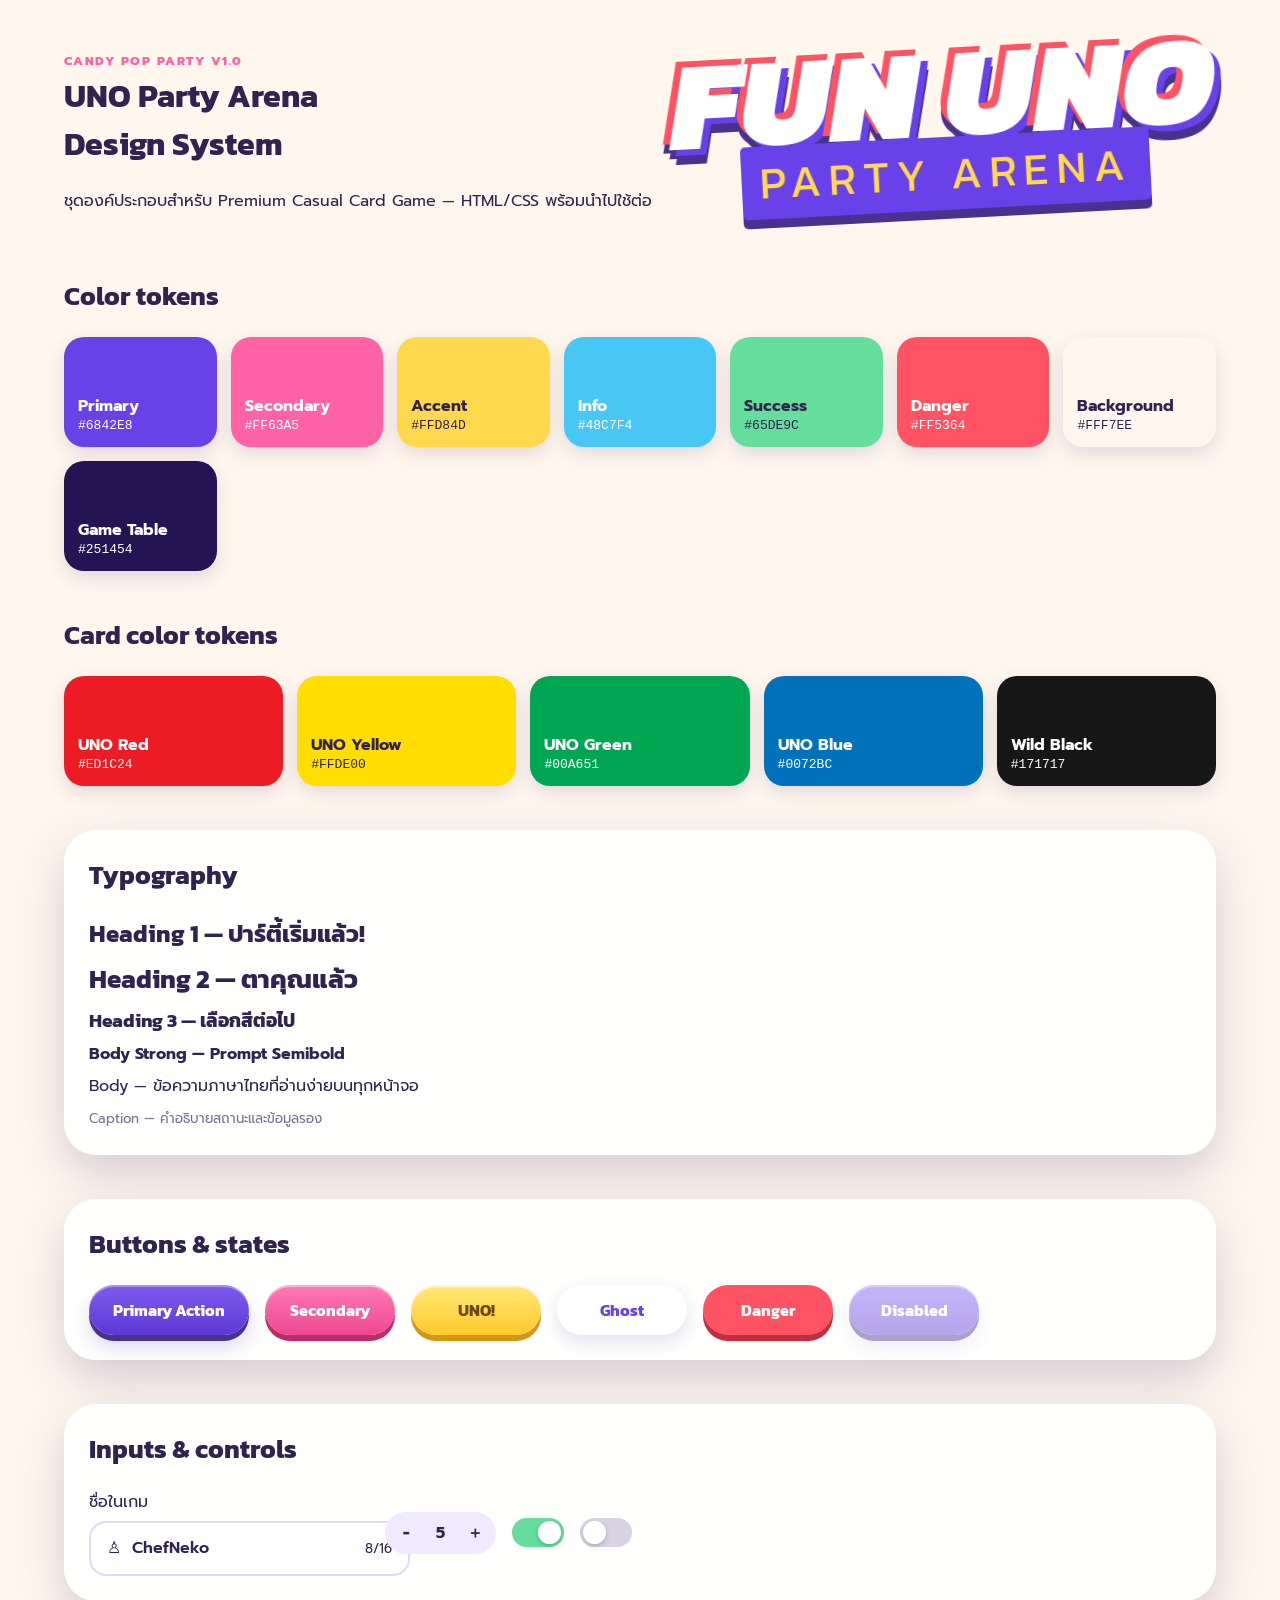
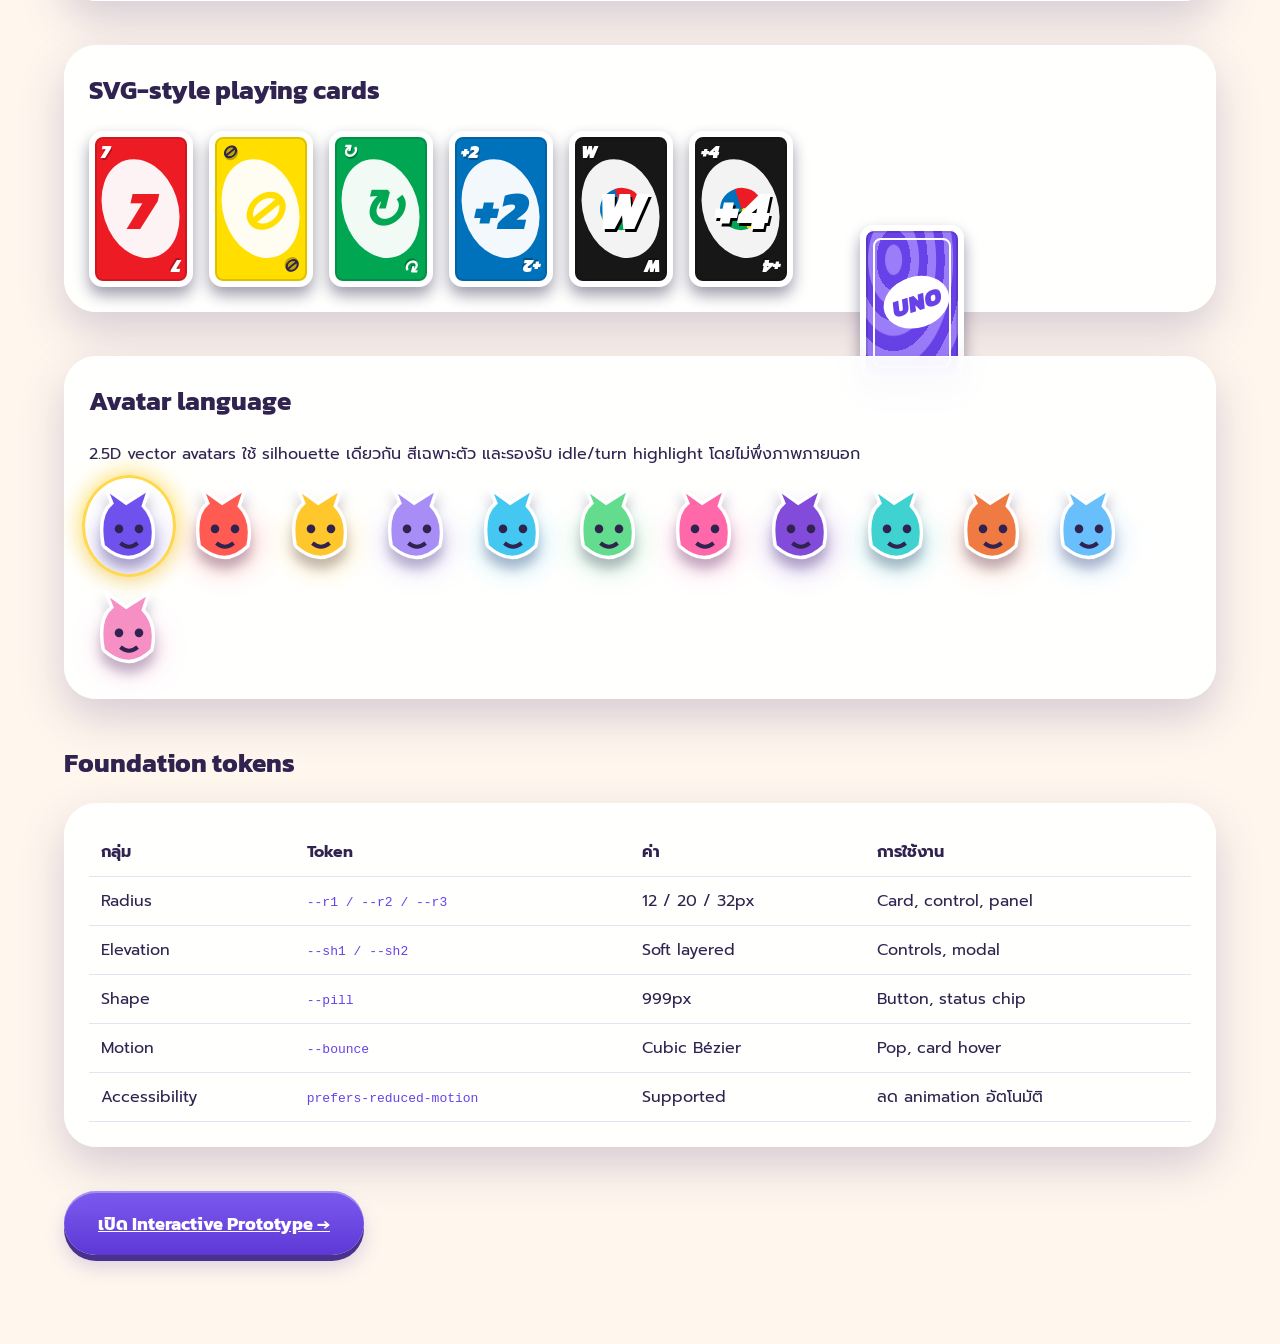
==== design-system.html @ 412ea960 "chore: init" ====
<!doctype html>
<html lang="th">
  <head>
    <meta charset="utf-8" />
    <meta name="viewport" content="width=device-width,initial-scale=1" />
    <title>UNO Party Arena — Design System</title>
    <link rel="stylesheet" href="styles.css" />
  </head>
  <body>
    <main class="design-page">
      <header class="design-head">
        <div>
          <span class="eyebrow">Candy Pop Party v1.0</span>
          <h1>UNO Party Arena<br />Design System</h1>
          <p>
            ชุดองค์ประกอบสำหรับ Premium Casual Card Game — HTML/CSS
            พร้อมนำไปใช้ต่อ
          </p>
        </div>
        <div class="logo big">
          <strong>FUN UNO</strong><span>PARTY ARENA</span>
        </div>
      </header>
      <section class="design-section">
        <h2>Color tokens</h2>
        <div class="swatches">
          <div class="swatch" style="background: var(--p)">
            <b>Primary</b><code>#6842E8</code>
          </div>
          <div class="swatch" style="background: var(--s)">
            <b>Secondary</b><code>#FF63A5</code>
          </div>
          <div class="swatch light" style="background: var(--a)">
            <b>Accent</b><code>#FFD84D</code>
          </div>
          <div class="swatch" style="background: var(--info)">
            <b>Info</b><code>#48C7F4</code>
          </div>
          <div class="swatch light" style="background: var(--ok)">
            <b>Success</b><code>#65DE9C</code>
          </div>
          <div class="swatch" style="background: var(--danger)">
            <b>Danger</b><code>#FF5364</code>
          </div>
          <div class="swatch light" style="background: var(--bg)">
            <b>Background</b><code>#FFF7EE</code>
          </div>
          <div class="swatch" style="background: var(--table)">
            <b>Game Table</b><code>#251454</code>
          </div>
        </div>
      </section>
      <section class="design-section">
        <h2>Card color tokens</h2>
        <div class="swatches">
          <div class="swatch" style="background: var(--red)">
            <b>UNO Red</b><code>#ED1C24</code>
          </div>
          <div class="swatch light" style="background: var(--yellow)">
            <b>UNO Yellow</b><code>#FFDE00</code>
          </div>
          <div class="swatch" style="background: var(--green)">
            <b>UNO Green</b><code>#00A651</code>
          </div>
          <div class="swatch" style="background: var(--blue)">
            <b>UNO Blue</b><code>#0072BC</code>
          </div>
          <div class="swatch" style="background: var(--wild)">
            <b>Wild Black</b><code>#171717</code>
          </div>
        </div>
      </section>
      <section class="design-section component-panel panel">
        <h2>Typography</h2>
        <div class="type-scale">
          <h1>Heading 1 — ปาร์ตี้เริ่มแล้ว!</h1>
          <h2>Heading 2 — ตาคุณแล้ว</h2>
          <h3>Heading 3 — เลือกสีต่อไป</h3>
          <p><b>Body Strong — Prompt Semibold</b></p>
          <p>Body — ข้อความภาษาไทยที่อ่านง่ายบนทุกหน้าจอ</p>
          <small style="color: var(--muted)"
            >Caption — คำอธิบายสถานะและข้อมูลรอง</small
          >
        </div>
      </section>
      <section class="design-section component-panel panel">
        <h2>Buttons & states</h2>
        <div class="showcase states">
          <button class="btn">Primary Action</button
          ><button class="btn secondary">Secondary</button
          ><button class="btn yellow">UNO!</button
          ><button class="btn white">Ghost</button
          ><button class="btn danger">Danger</button
          ><button class="btn" disabled>Disabled</button>
        </div>
      </section>
      <section class="design-section component-panel panel">
        <h2>Inputs & controls</h2>
        <div class="showcase">
          <label class="field" style="width: 280px"
            >ชื่อในเกม
            <div class="input">
              <span>♙</span><input value="ChefNeko" /><small>8/16</small>
            </div></label
          >
          <div class="stepper">
            <button>−</button><strong>5</strong><button>＋</button>
          </div>
          <button class="toggle on"><i></i></button
          ><button class="toggle"><i></i></button>
        </div>
      </section>
      <section class="design-section component-panel panel">
        <h2>SVG-style playing cards</h2>
        <div class="showcase" id="cards"></div>
      </section>
      <section class="design-section component-panel panel">
        <h2>Avatar language</h2>
        <p>
          2.5D vector avatars ใช้ silhouette เดียวกัน สีเฉพาะตัว และรองรับ
          idle/turn highlight โดยไม่พึ่งภาพภายนอก
        </p>
        <div class="showcase" id="avatars"></div>
      </section>
      <section class="design-section">
        <h2>Foundation tokens</h2>
        <div class="panel component-panel">
          <table class="token-table">
            <thead>
              <tr>
                <th>กลุ่ม</th>
                <th>Token</th>
                <th>ค่า</th>
                <th>การใช้งาน</th>
              </tr>
            </thead>
            <tbody>
              <tr>
                <td>Radius</td>
                <td><code>--r1 / --r2 / --r3</code></td>
                <td>12 / 20 / 32px</td>
                <td>Card, control, panel</td>
              </tr>
              <tr>
                <td>Elevation</td>
                <td><code>--sh1 / --sh2</code></td>
                <td>Soft layered</td>
                <td>Controls, modal</td>
              </tr>
              <tr>
                <td>Shape</td>
                <td><code>--pill</code></td>
                <td>999px</td>
                <td>Button, status chip</td>
              </tr>
              <tr>
                <td>Motion</td>
                <td><code>--bounce</code></td>
                <td>Cubic Bézier</td>
                <td>Pop, card hover</td>
              </tr>
              <tr>
                <td>Accessibility</td>
                <td><code>prefers-reduced-motion</code></td>
                <td>Supported</td>
                <td>ลด animation อัตโนมัติ</td>
              </tr>
            </tbody>
          </table>
        </div>
      </section>
      <footer class="design-section">
        <a class="btn lg" href="prototype.html">เปิด Interactive Prototype →</a>
      </footer>
    </main>
    <script>
      const av = [
        ['#6f52ed', 'แมวนินจา'],
        ['#ff5b52', 'มังกรไฟ'],
        ['#ffc72c', 'จิ้งจอกสายฟ้า'],
        ['#a88df7', 'ผีน้อย'],
        ['#44c8f2', 'นักสำรวจ'],
        ['#64dc8e', 'ไดโนพังก์'],
        ['#ff69aa', 'สไลม์'],
        ['#824bd9', 'จอมเวท'],
        ['#3fd2d0', 'โรบอท'],
        ['#ef7b43', 'โจรสลัด'],
        ['#69bffc', 'หมาป่า'],
        ['#f58fc4', 'กระต่าย'],
      ];
      document.querySelector('#avatars').innerHTML = av
        .map(
          (a, i) =>
            `<div title="${a[1]}" class="avatar ${i === 0 ? 'turn' : ''}" style="--av:${a[0]}"><svg viewBox="0 0 28 30"><path d="M5 22Q3 11 8 7L6 2l7 5 8-5-2 6q5 5 3 14Q14 30 5 22" fill="${a[0]}" stroke="#fff" stroke-width="1.2"/><circle cx="10.5" cy="16" r="1.5" fill="#30234f"/><circle cx="17.5" cy="16" r="1.5" fill="#30234f"/><path d="M11 21q3 2.5 6 0" fill="none" stroke="#30234f" stroke-width="1.4"/></svg></div>`
        )
        .join('');
      const cs = [
        ['red', '7'],
        ['yellow', '⊘'],
        ['green', '↻'],
        ['blue', '+2'],
        ['wild', 'W'],
        ['wild', '+4'],
      ];
      document.querySelector('#cards').innerHTML =
        cs
          .map(
            (c) =>
              `<div class="card ${c[0]}"><span class="corner">${c[1]}</span><div class="face"><b>${c[1]}</b></div><span class="corner bottom">${c[1]}</span></div>`
          )
          .join('') +
        '<div class="card back"><div class="face"><b>UNO</b></div></div>';
    </script>
  </body>
</html>
---- styles.css ----
@import url('https://fonts.googleapis.com/css2?family=Kanit:wght@400;500;600;700;800;900&family=Prompt:wght@400;500;600;700&display=swap');
:root{--p:#6842e8;--pl:#9b80f5;--pd:#49318e;--s:#ff63a5;--a:#ffd84d;--info:#48c7f4;--ok:#65de9c;--danger:#ff5364;--bg:#fff7ee;--surface:#fff;--sp:#f0e9ff;--text:#30234f;--muted:#796f96;--table:#251454;--red:#ed1c24;--yellow:#ffde00;--green:#00a651;--blue:#0072bc;--wild:#171717;--r1:12px;--r2:20px;--r3:32px;--pill:999px;--sh1:0 7px 18px #39217024;--sh2:0 18px 45px #39217035;--bounce:cubic-bezier(.2,.9,.35,1.25)}
*{box-sizing:border-box}html,body{margin:0;min-height:100%;font-family:Prompt,sans-serif;color:var(--text);background:var(--bg)}button,input,select{font:inherit;color:inherit}button{cursor:pointer}button:focus-visible,input:focus-visible{outline:3px solid var(--a);outline-offset:3px}h1,h2,h3,p{margin-top:0}h1,h2,h3,.btn,.logo{font-family:Kanit,sans-serif}.hidden{display:none!important}.app{min-height:100vh;overflow:hidden;background:radial-gradient(circle at 10% 10%,#fff 0 3%,transparent 3.2%),linear-gradient(145deg,#fffaf4,#f7efff 58%,#e9f8ff)}.screen{display:none;min-height:100vh;padding:94px clamp(18px,5vw,68px) 36px;animation:screenIn .32s ease}.screen.active{display:block}.screen--center.active{display:grid;place-items:center}.topbar{position:fixed;z-index:100;inset:0 0 auto;height:72px;display:flex;justify-content:space-between;align-items:center;padding:10px clamp(18px,4vw,54px);pointer-events:none}.topbar>*{pointer-events:auto}.top-actions{display:flex;gap:8px}.icon{border:0;background:#ffffffc9;box-shadow:var(--sh1);width:44px;height:44px;border-radius:50%;display:grid;place-items:center;font-size:1.1rem}.brand{border:0;background:none}.logo{display:inline-grid;place-items:center;filter:drop-shadow(0 4px 0 var(--pd));transform:rotate(-3deg);color:#fff}.logo strong{font-size:2.15rem;font-weight:900;font-style:italic;line-height:.72;text-shadow:-2px -2px 0 var(--danger),2px 2px 0 var(--p)}.logo span{font-size:.7rem;letter-spacing:.16em;background:var(--p);color:var(--a);padding:2px 7px;border-radius:5px}.logo small{font-size:.34rem;letter-spacing:.25em}.logo.big{filter:drop-shadow(0 9px 0 var(--pd))}.logo.big strong{font-size:clamp(5rem,12vw,8rem);text-shadow:-6px -6px 0 var(--danger),6px 6px 0 var(--p)}.logo.big span{font-size:clamp(1.5rem,4vw,2.8rem);padding:3px 18px}.logo.big small{font-size:.8rem}.btn{border:0;border-radius:var(--pill);min-height:50px;padding:0 24px;display:inline-flex;align-items:center;justify-content:center;gap:9px;font-weight:700;color:#fff;background:linear-gradient(#7d5bf0,#5e38d5);box-shadow:inset 0 2px #ffffff55,0 6px 0 var(--pd),0 12px 20px #5532a933;transition:.17s}.btn:hover{transform:translateY(-3px);filter:saturate(1.15)}.btn:active{transform:translateY(3px);box-shadow:0 2px 0 var(--pd)}.btn:disabled{opacity:.45;cursor:not-allowed;transform:none}.btn.secondary{background:linear-gradient(#ff7ab5,#ed488f);box-shadow:inset 0 2px #fff6,0 6px 0 #b92d6b}.btn.yellow{background:linear-gradient(#ffe977,#ffc92d);color:#694813;box-shadow:inset 0 2px #fff9,0 6px 0 #d39618}.btn.white{background:#fff;color:var(--p);box-shadow:var(--sh1)}.btn.danger{background:var(--danger);box-shadow:0 6px 0 #be3040}.btn.lg{min-height:64px;font-size:1.13rem;padding:0 34px}.panel{background:#ffffffed;border:1px solid #fff;border-radius:var(--r3);box-shadow:var(--sh2);backdrop-filter:blur(14px)}.back{position:absolute;top:94px;left:clamp(18px,4vw,54px);border:0;background:none;color:var(--muted);font-weight:600}.title{text-align:center}.title .eyebrow,.eyebrow{color:var(--s);font-weight:800;font-size:.77rem;text-transform:uppercase;letter-spacing:.12em}.title h1{font-size:clamp(2.2rem,5vw,3.5rem);line-height:1;margin:8px 0}.title p{color:var(--muted)}
.home{position:relative;background:radial-gradient(circle at 50% 52%,#ffd84d55,transparent 24%),linear-gradient(#ad8bff,#6a43dd 45%,#37197f);color:#fff}.home .hero{text-align:center;z-index:2}.hero p{opacity:.85}.hero-cast{height:190px;display:flex;align-items:end;justify-content:center;gap:clamp(8px,4vw,45px)}.hero-cast .avatar:first-child{transform:rotate(-8deg) translateY(22px)}.hero-cast .avatar:last-child{transform:rotate(8deg) translateY(22px)}.hero-actions{display:flex;justify-content:center;gap:18px}.float-shape{position:absolute;border-radius:50%;background:#ffffff17;animation:float 4s ease-in-out infinite}.fs1{width:150px;height:150px;left:4%;top:15%}.fs2{width:60px;height:60px;right:9%;top:24%;animation-delay:-2s}.fs3{width:240px;height:240px;right:-80px;bottom:-60px}.mock-note{font-size:.75rem;color:var(--muted);text-align:center}.home .mock-note{color:#ffffffa8;margin-top:24px}.avatar{--av:#6842e8;width:80px;height:88px;position:relative;display:grid;place-items:center;flex:none}.avatar.lg{width:140px;height:155px}.avatar.xl{width:180px;height:196px}.avatar:before{content:'';position:absolute;width:72%;height:55%;bottom:3%;background:var(--av);filter:blur(15px);opacity:.4;border-radius:50%}.avatar svg{width:100%;height:100%;position:relative;filter:drop-shadow(0 10px 6px #24154b44)}.avatar.turn:after{content:'';position:absolute;inset:-7px;border:3px solid var(--a);border-radius:50%;box-shadow:0 0 25px var(--a);animation:pulse 1.2s infinite}.portrait{max-width:850px;margin:auto;padding-top:125px}.avatar-stage{height:240px;display:grid;place-items:center;position:relative}.avatar-stage:before{content:'';position:absolute;width:240px;height:240px;border-radius:50%;background:repeating-conic-gradient(#ffd84d44 0 12deg,transparent 12deg 24deg);animation:spin 25s linear infinite}.avatar-stage h2{position:absolute;bottom:0;background:#fff;padding:7px 18px;border-radius:var(--pill);box-shadow:var(--sh1);font-size:1rem}.field{display:grid;gap:7px}.field label{font-weight:700;font-size:.85rem}.input{height:55px;border:2px solid #e3d9f3;border-radius:17px;background:#fff;display:flex;align-items:center;padding:0 16px;gap:9px}.input:focus-within{border-color:var(--p)}.input input{border:0;outline:0;min-width:0;flex:1;background:transparent;font-weight:600}.avatar-grid{display:grid;grid-template-columns:repeat(6,1fr);gap:9px;margin:18px 0}.avatar-grid button{height:77px;border:2px solid transparent;border-radius:18px;background:#fff;box-shadow:var(--sh1);display:grid;place-items:center}.avatar-grid button.selected{border-color:var(--p);background:var(--sp);transform:translateY(-3px)}.avatar-grid .avatar{width:53px;height:58px}.footer-actions{display:flex;justify-content:space-between;gap:15px}.form-card{padding:25px;margin:22px 0;display:grid}.row{min-height:66px;border-bottom:1px solid #eee8f6;display:flex;align-items:center;justify-content:space-between;gap:18px}.row:last-child{border:0}.row b,.row small{display:block}.row small{color:var(--muted);font-size:.72rem}.stepper{display:flex;align-items:center;background:var(--sp);padding:4px;border-radius:var(--pill)}.stepper button{width:34px;height:34px;border:0;border-radius:50%;background:transparent;font-weight:800}.stepper strong{width:35px;text-align:center}.toggle{width:52px;height:29px;padding:3px;border:0;border-radius:var(--pill);background:#d9d2e5}.toggle i{display:block;width:23px;height:23px;border-radius:50%;background:#fff;box-shadow:0 2px 5px #0003;transition:.2s}.toggle.on{background:var(--ok)}.toggle.on i{transform:translateX(23px)}.create .btn.lg{width:100%}.join-box{text-align:center;max-width:560px}.join-cast{display:flex;align-items:center;justify-content:center;gap:20px;margin-bottom:20px}.join-cast span{font-size:3rem;color:var(--s)}.code-input{display:flex;justify-content:center;gap:12px;margin:25px 0;position:relative}.code-input span{width:66px;height:78px;border:2px solid #ded3ef;background:#fff;border-radius:18px;display:grid;place-items:center;font:800 2.2rem Kanit;color:var(--p);box-shadow:var(--sh1)}.code-input input{position:absolute;opacity:0;inset:0}.join-box>.btn{width:min(100%,400px)}
.lobby{max-width:1250px;margin:auto}.lobby-head{display:flex;justify-content:space-between;align-items:end;margin:25px 0}.lobby-head h1{font-size:2.6rem;margin:5px 0}.lobby-head p{color:var(--muted)}.room-code{color:var(--p);font-size:1.2rem;letter-spacing:.18em;font-weight:800}.lobby-table{height:370px;position:relative;padding:30px;background:linear-gradient(145deg,#452986,#201147);overflow:hidden}.lobby-table:before{content:'';position:absolute;inset:38px 10%;border:3px solid #ffffff18;border-radius:50%}.table-center-label{position:absolute;left:50%;top:50%;transform:translate(-50%,-50%);color:#fff;text-align:center}.table-center-label strong{display:block;font:800 2rem Kanit}.seats{position:relative;z-index:2;display:grid;grid-template-columns:repeat(3,1fr);align-content:space-between;gap:88px 15%;height:100%}.person{min-width:190px;display:flex;align-items:center;gap:9px;background:#fff;border-radius:19px;padding:7px 10px;box-shadow:var(--sh1);position:relative}.person .avatar{width:58px;height:64px}.person-info{min-width:0;flex:1}.person-info b,.person-info small{display:block;white-space:nowrap;overflow:hidden;text-overflow:ellipsis}.person-info small{font-size:.65rem;color:var(--muted)}.person-actions{display:grid;gap:4px}.person-actions button{border:0;background:var(--sp);color:var(--p);border-radius:8px;width:29px;height:27px}.spectator{margin-top:22px}.spectator header{display:flex;justify-content:space-between;align-items:center}.spectator h2{font-size:1.1rem;margin:0}.spectator-list{display:flex;gap:12px;overflow:auto;padding:14px 2px}.spectator-list .person{min-width:220px}.lobby-foot{display:flex;justify-content:space-between;align-items:center;margin-top:22px;color:var(--muted);font-size:.75rem}
.card{--c:var(--wild);width:104px;aspect-ratio:2/3;position:relative;border:6px solid #fff;border-radius:14px;background:var(--c);color:#fff;box-shadow:0 8px 15px #12072f66,inset 0 0 0 2px #0002;overflow:hidden;flex:none}.card.red{--c:var(--red)}.card.yellow{--c:var(--yellow);color:var(--text)}.card.green{--c:var(--green)}.card.blue{--c:var(--blue)}.card.wild{--c:var(--wild)}.card:before{content:'';position:absolute;width:82%;height:70%;left:9%;top:15%;border-radius:50%;background:#fffffff2;transform:rotate(-18deg)}.card .corner{position:absolute;z-index:2;left:6px;top:1px;font:900 1.15rem Kanit;font-style:italic;text-shadow:1px 2px #0004}.card .corner.bottom{left:auto;top:auto;right:6px;bottom:1px;transform:rotate(180deg)}.card .face{position:absolute;z-index:1;inset:18%;display:grid;place-items:center;transform:rotate(-18deg)}.card .face b{font:900 3.4rem Kanit;font-style:italic;color:var(--c);transform:rotate(18deg)}.card.wild .face b{z-index:2;color:#fff;text-shadow:2px 3px #000}.card.wild .face:before{content:'';position:absolute;width:72%;aspect-ratio:1;border-radius:50%;background:conic-gradient(var(--red) 0 25%,var(--yellow) 0 50%,var(--green) 0 75%,var(--blue) 0)}.card.back{background:repeating-radial-gradient(ellipse at 30% 20%,#9c7df9 0 8px,#6842e8 9px 17px)}.card.back:before{inset:7px;width:auto;height:auto;border:2px solid #fff;background:none;transform:none;border-radius:8px}.card.back .face b{color:var(--p);font-size:1.5rem;background:#fff;padding:8px;border-radius:50%;transform:rotate(0)}.card.small{width:62px;border-width:4px;border-radius:9px}.card.small .face b{font-size:2rem}.card.small .corner{font-size:.72rem}.game{position:relative;height:100vh;min-height:620px;padding:0;background:radial-gradient(circle at 50% 10%,#7954e3,#2c1761 67%,#14082f);color:#fff;overflow:hidden}.game-hud{position:absolute;z-index:20;inset:8px 22px auto;display:flex;justify-content:space-between;align-items:center}.turn-pill{background:#ffffff17;border:1px solid #ffffff22;backdrop-filter:blur(10px);border-radius:var(--pill);padding:7px 15px;font-size:.72rem}.table{position:absolute;inset:8% 4% 18%;border-radius:50%;background:linear-gradient(150deg,#d09aff,#6842e8 35%,#32166f 75%);box-shadow:0 34px 0 #12082c,0 48px 50px #08021ba8,inset 0 7px #e5caff}.felt{position:absolute;inset:4%;border-radius:50%;background:radial-gradient(ellipse at 45% 40%,#54329b,#251454 68%);box-shadow:inset 0 0 55px #0c0327}.felt:after{content:'';position:absolute;inset:0;border-radius:inherit;background-image:radial-gradient(#fff 1px,transparent 1px);background-size:18px 18px;opacity:.09}.opponents{position:absolute;z-index:5;inset:0}.opponent{position:absolute;transform:translate(-50%,-50%);display:grid;place-items:center}.opponent .avatar{width:65px;height:72px}.op-label{background:#15092fd9;border:1px solid #ffffff22;border-radius:var(--pill);padding:4px 11px;font-size:.66rem;white-space:nowrap}.opponent.current .op-label{background:var(--a);color:var(--text);box-shadow:0 0 20px var(--a)}.mini-cards{position:absolute;left:57px;top:12px;display:flex}.mini-cards .card{width:28px;border-width:2px;border-radius:4px;margin-left:-21px}.center-piles{position:absolute;z-index:6;left:50%;top:50%;transform:translate(-50%,-50%);display:flex;gap:28px}.pile{text-align:center}.pile .card{width:83px}.pile small{display:block;opacity:.6;margin-top:6px}.color-now{position:absolute;z-index:7;left:50%;top:69%;transform:translateX(-50%);background:#12082dcc;border-radius:var(--pill);padding:6px 11px;font-size:.62rem}.color-now i{display:inline-block;width:9px;height:9px;border-radius:50%;background:var(--tone);margin-right:6px}.local-dock{position:absolute;z-index:10;inset:auto 0 0;height:28%;background:linear-gradient(transparent,#1e0e47 55%,#100527);display:flex;align-items:end;justify-content:center;padding-bottom:15px}.local-user{position:absolute;left:2%;bottom:25px;display:flex;align-items:center;gap:8px}.local-user .avatar{width:65px;height:72px}.local-user b,.local-user small{display:block}.local-user small{font-size:.65rem;color:var(--a)}.hand{height:180px;display:flex;align-items:end;justify-content:center;max-width:63vw}.hand .card{margin-left:clamp(-39px,-2.5vw,-20px);transform:translateY(var(--lift,0)) rotate(var(--rot,0deg));transform-origin:bottom;transition:.18s var(--bounce);cursor:pointer}.hand .card:first-child{margin-left:0}.hand .card.playable{box-shadow:0 0 0 3px var(--a),0 0 22px var(--a),0 8px 15px #0008}.hand .card.playable:hover{transform:translateY(-22px) rotate(0) scale(1.06);z-index:99!important}.hand .card.invalid{animation:shake .35s}.game-actions{position:absolute;right:2%;bottom:24px;display:grid;gap:11px}.game-actions .btn{min-width:116px}.overlay{position:fixed;z-index:300;inset:0;background:#190b3bd8;backdrop-filter:blur(9px);display:grid;place-items:center;padding:20px}.modal{width:min(540px,100%);max-height:90vh;overflow:auto;background:#fff;color:var(--text);border-radius:30px;padding:25px;box-shadow:var(--sh2);animation:pop .3s var(--bounce)}.modal-head{display:flex;justify-content:space-between;align-items:center}.modal-head h2{margin:0}.close{border:0;background:var(--sp);width:38px;height:38px;border-radius:50%}.wild-picker{text-align:center}.wild-options{display:grid;grid-template-columns:1fr 1fr;gap:12px;margin-top:20px}.wild-options button{height:78px;border:0;border-radius:19px;background:color-mix(in srgb,var(--tone),white 82%);font-weight:700}.wild-options i{display:inline-block;width:31px;height:31px;border-radius:50%;vertical-align:middle;margin-right:7px;background:var(--tone);box-shadow:inset 0 3px #fff7}.c-red{--tone:var(--red)}.c-yellow{--tone:var(--yellow)}.c-green{--tone:var(--green)}.c-blue{--tone:var(--blue)}.uno-burst{position:fixed;z-index:400;left:50%;top:43%;transform:translate(-50%,-50%);font:italic 900 clamp(6rem,18vw,13rem) Kanit;text-shadow:-8px -8px var(--danger),8px 8px var(--p),0 18px 30px #0009;animation:uno .8s var(--bounce)}.toast{position:fixed;z-index:500;left:50%;bottom:28%;transform:translateX(-50%);padding:10px 18px;border-radius:var(--pill);background:var(--danger);color:#fff;font-weight:700}.result{text-align:center;position:relative;background:radial-gradient(circle at 50% 24%,#fff4a8,#fff7ee 43%,#efe3ff)}.trophy{width:95px;height:95px;border-radius:50%;margin:auto;display:grid;place-items:center;font-size:3rem;background:linear-gradient(#fff079,#f5b81e);box-shadow:0 9px 0 #cd8a0b,0 17px 35px #d8992555}.result h1{font-size:3.2rem;margin:8px}.rank{padding:18px 22px;width:min(560px,100%);margin:18px auto}.rank-row{display:flex;align-items:center;gap:10px;border-top:1px solid #eee8f6;padding:7px}.rank-row .avatar{width:45px;height:50px}.rank-row b{flex:1;text-align:left}.rank-row small{color:var(--muted)}.result-actions{display:flex;justify-content:center;gap:14px}.invite{text-align:center}.qr{width:190px;height:190px;margin:18px auto;background:repeating-conic-gradient(#30234f 0 25%,#fff 0 50%) 0/14px 14px;border:14px solid var(--sp);border-radius:20px;position:relative}.qr:after{content:'7749';position:absolute;inset:55px 28px;background:#fff;border-radius:12px;display:grid;place-items:center;font:800 1.6rem Kanit;color:var(--p)}.copybox{display:flex;background:#f3eef9;border-radius:14px;padding:5px;margin:12px 0}.copybox code{min-width:0;flex:1;overflow:hidden;text-overflow:ellipsis;padding:9px;text-align:left}.copybox button{border:0;background:#fff;border-radius:10px}.design-page{padding:45px max(24px,5vw)}.design-head{display:flex;align-items:center;justify-content:space-between}.design-section{margin:44px 0}.design-section h2{font-size:1.65rem}.swatches{display:grid;grid-template-columns:repeat(auto-fit,minmax(150px,1fr));gap:14px}.swatch{height:110px;padding:14px;border-radius:20px;color:#fff;display:flex;flex-direction:column;justify-content:end;box-shadow:var(--sh1)}.swatch.light{color:var(--text)}.showcase{display:flex;flex-wrap:wrap;align-items:center;gap:16px}.component-panel{padding:24px}.type-scale>*{margin:8px 0}.states button{min-width:130px}.token-table{width:100%;border-collapse:collapse}.token-table th,.token-table td{text-align:left;padding:12px;border-bottom:1px solid #e9e1f2}.token-table code{color:var(--p)}
@keyframes screenIn{from{opacity:0;transform:translateY(12px)}}@keyframes float{50%{transform:translateY(-12px) rotate(3deg)}}@keyframes pulse{50%{transform:scale(1.08);opacity:.7}}@keyframes spin{to{rotate:360deg}}@keyframes pop{from{transform:scale(.8) translateY(25px);opacity:0}}@keyframes uno{0%{transform:translate(-50%,-50%) scale(0) rotate(-15deg)}60%{transform:translate(-50%,-50%) scale(1.25)}100%{transform:translate(-50%,-50%) scale(1)}}@keyframes shake{25%{translate:-8px}50%{translate:8px}75%{translate:-5px}}
@media(max-width:800px){.avatar-grid{grid-template-columns:repeat(4,1fr)}.lobby-head{align-items:start}.seats{grid-template-columns:1fr 1fr;gap:18px}.table-center-label,.lobby-table:before{display:none}.lobby-table{height:auto}.playing-card{width:80px}.opponent .avatar{width:50px;height:57px}.mini-cards{display:none}.hand{max-width:55vw}.card{width:78px}.game-actions .btn{min-width:90px;padding:0 12px}.local-user{left:1%}}
@media(max-width:580px){.hero-actions,.footer-actions,.result-actions{flex-direction:column}.hero-cast .avatar:first-child,.hero-cast .avatar:last-child{display:none}.avatar-grid{grid-template-columns:repeat(3,1fr)}.seats{grid-template-columns:1fr}.lobby-head{flex-direction:column;gap:15px}.lobby-head .btn,.lobby-foot .btn{width:100%}.lobby-foot{align-items:stretch;flex-direction:column;gap:12px}.code-input span{width:54px;height:67px}.design-head{align-items:start;flex-direction:column;gap:18px}}
@media(orientation:portrait) and (max-width:900px){.game:after{content:'↻  กรุณาหมุนเครื่องเป็นแนวนอนเพื่อเล่นเกม';position:fixed;z-index:900;inset:0;background:linear-gradient(145deg,var(--p),var(--table));display:grid;place-items:center;text-align:center;padding:35px;font:700 1.4rem Kanit}}
@media(prefers-reduced-motion:reduce){*,*:before,*:after{animation-duration:.001ms!important;animation-iteration-count:1!important;transition-duration:.001ms!important}}
.logo.big{margin-bottom:22px}.logo.big small{margin-top:5px}.hero>p{margin-top:4px}

/* Mobile-first visual direction — aligned to the supplied portrait game reference. */
.btn.info{background:linear-gradient(#63d2ff,#32aeea);box-shadow:inset 0 2px #fff8,0 6px 0 #177faf}.btn small{display:block;font:500 .6rem Prompt;opacity:.78}.btn-symbol{width:39px;height:39px;border:1px solid #ffffff66;border-radius:12px;display:grid;place-items:center;font-size:1.5rem}.hero-card-stack{height:235px;position:relative;margin:6px auto -18px;width:250px}.hero-card{position:absolute!important;width:104px!important;left:73px;top:43px}.hero-card.h-left{transform:rotate(-13deg) translate(-42px,20px)}.hero-card.h-right{transform:rotate(13deg) translate(42px,20px)}.hero-card.h-main{z-index:3;transform:rotate(3deg) translateY(-15px)}.hero-cast{height:67px;align-items:center;gap:4px}.hero-cast .avatar{width:60px;height:65px;border:5px solid #fff;border-radius:50%;background:var(--p)}.hero-cast .avatar+ .avatar{margin-left:-9px}.hero-kicker{color:#fff;margin-top:5px}.hero h1{font-size:2.1rem;line-height:.9;margin:2px 0 18px}.hero h1 em{color:var(--a);font-style:normal}.hero-actions .btn{min-width:210px;text-align:left;justify-content:space-between}.hero-actions .btn>span:nth-child(2){flex:1}.hero-actions .btn>b{font-size:1.8rem}.create-table-visual{height:180px;position:relative;margin:0 auto 12px;max-width:390px}.mini-table{position:absolute;inset:49px 38px 30px;background:#55d3a2;border:8px solid #fff;border-radius:50%;box-shadow:0 13px 0 #d7d1e9,0 20px 30px #43228d44;display:grid;place-items:center}.mini-card{background:var(--p);color:var(--a);padding:14px 9px;border:3px solid #fff;border-radius:9px;transform:rotate(3deg);font:800 .7rem Kanit;text-align:center}.create-seat{position:absolute}.create-seat .avatar{width:62px;height:68px;border:4px solid #fff;border-radius:50%;background:var(--p)}.create-seat.seat-0{left:14px;top:76px}.create-seat.seat-1{left:33%;top:0}.create-seat.seat-2{right:25%;top:0}.create-seat.seat-3{right:14px;top:76px}.rule-pill{font-size:.7rem;color:#14956d;background:#dbfaed;border-radius:var(--pill);padding:6px 10px}

@media(max-width:600px){
  .app{background:#744bea}.topbar{position:absolute}.topbar .brand{display:none}.topbar .icon{background:#ffffff22;color:#fff;box-shadow:none;border:1px solid #ffffff55}.screen{padding:75px 18px 24px;background:radial-gradient(circle at 100% 28%,#dc5ec855 0 18%,transparent 18.2%),radial-gradient(circle at 0 78%,#43b7de33 0 22%,transparent 22.2%),linear-gradient(180deg,#9d75ff,#7045e8 55%,#5834d2);color:#fff;min-height:100svh}.screen.portrait{padding-top:76px}.home{padding-top:35px!important}.home .logo.big{margin:0 0 3px}.home .logo.big strong{font-size:2.1rem;text-shadow:-2px -2px var(--danger),2px 2px var(--p)}.home .logo.big span{font-size:.65rem;padding:2px 7px}.home .hero{width:100%;max-width:390px}.hero-actions{flex-direction:column;gap:12px;align-items:stretch}.hero-actions .btn{width:100%;min-height:62px}.home .mock-note{margin-top:34px}.float-shape{display:none}.back{top:25px;left:18px;width:46px;height:46px;border-radius:50%;display:grid;place-items:center;background:#ffffff1c;color:#fff;border:2px solid #ffffffaa;box-shadow:0 4px 0 #4d2daf;font-size:0}.back:first-letter{font-size:1.4rem}.title{color:#fff;text-align:left;padding-left:58px}.title h1{font-size:2rem;margin:3px 0}.title p{color:#ffffffbb}.title .eyebrow{color:#ffffffbb}.avatar-stage{height:220px}.avatar-stage:before{width:205px;height:205px}.avatar-stage .avatar.xl{width:145px;height:160px}.avatar-stage h2{color:var(--p)}.field{color:var(--text)}.avatar-grid{background:#fff;border-radius:28px 28px 0 0;margin:12px -2px 0;padding:20px 16px 8px;grid-template-columns:repeat(6,1fr);gap:7px}.avatar-grid button{height:54px;background:var(--sp);box-shadow:none;border-radius:50%;padding:0}.avatar-grid .avatar{width:44px;height:48px}.portrait>.field{background:#fff;margin:0 -2px;padding:16px 16px 8px}.footer-actions{background:#fff;margin:0 -2px;padding:10px 16px 18px;border-radius:0 0 28px 28px}.footer-actions .btn{width:100%}.footer-actions .btn.white{display:none}.mobile-title{padding-left:58px}.create-table-visual{margin-top:8px}.form-card{margin:0;padding:18px;border-radius:28px;color:var(--text)}.form-card .btn{margin-top:15px;width:100%}.row{min-height:64px}.lobby{padding-top:76px}.lobby-head{margin:0 0 12px;padding-left:58px}.lobby-head h1{font-size:2rem;color:#fff;margin:2px 0}.lobby-head .eyebrow,.lobby-head p{color:#ffffffc4}.lobby-head .btn{position:absolute;right:16px;top:22px;width:auto;min-height:42px;font-size:.72rem}.lobby-table{height:330px;border-radius:0;background:transparent;box-shadow:none;border:0;padding:10px}.lobby-table:before{display:block;inset:85px 12% 50px;background:#55d3a2;border:7px solid #fff;box-shadow:0 12px 0 #dcd5ef,0 20px 35px #43228d55}.table-center-label{display:block;z-index:1}.table-center-label .logo{opacity:.14}.seats{display:block}.seats .person{position:absolute;min-width:0;width:100px;display:grid;justify-items:center;background:transparent;box-shadow:none;color:#fff;padding:0}.seats .person .avatar{width:68px;height:74px;background:var(--p);border:4px solid #fff;border-radius:50%}.seats .person:nth-child(1){left:50%;top:0;transform:translateX(-50%)}.seats .person:nth-child(2){left:1%;top:118px}.seats .person:nth-child(3){right:1%;top:118px}.seats .person:nth-child(4){left:18%;bottom:0}.seats .person:nth-child(5){right:18%;bottom:0}.seats .person-info{text-align:center}.seats .person-info small{color:#fff}.seats .person-actions{display:none}.spectator{background:#fff;color:var(--text);border-radius:25px;padding:14px;margin-top:8px}.spectator-list{padding-bottom:0}.spectator-list .person{min-width:180px;background:var(--sp);box-shadow:none}.spectator header .btn{font-size:.7rem;min-height:38px;padding:0 12px}.lobby-foot{color:#fff;display:grid;grid-template-columns:1fr 1.5fr;gap:9px}.lobby-foot>span{background:#36d4a2;border-radius:18px;padding:10px;font-weight:700;color:#17664d}.lobby-foot .btn{width:100%;min-height:60px;background:linear-gradient(#ffd85d,#ffbd32);color:#694813;box-shadow:0 6px 0 #d58b14}.join-box{width:100%;background:#fff;color:var(--text);border-radius:30px;padding:28px 18px}.join-box .title{padding:0;text-align:center;color:var(--text)}.join-box .title p{color:var(--muted)}.game{padding:0!important;background:linear-gradient(#8f63f4,#5d36d7)!important}.game:after{display:none!important}.game-hud{top:10px}.game-hud .logo strong{font-size:1.55rem}.table{inset:15% 3% 24%;border-radius:50%;background:#fff;box-shadow:0 15px 0 #d9d2e9,0 24px 34px #32158455}.felt{inset:2.5%;background:#56d3a3;box-shadow:inset 0 0 0 3px #ffffff55}.opponent .avatar{width:51px;height:56px}.op-label{font-size:.56rem;background:#fff;color:var(--text)}.center-piles{gap:10px}.pile .card{width:64px}.color-now{top:73%}.local-dock{height:26%;background:linear-gradient(transparent,#5630c8 50%,#3c229c)}.local-user{bottom:92px}.hand{height:130px;max-width:96vw;overflow:visible}.hand .card{width:67px;margin-left:-27px}.game-actions{bottom:83px}.game-actions .btn{min-width:75px;padding:0 9px}.game-actions .btn.secondary{font-size:0;width:55px;min-width:55px}.game-actions .btn.secondary:after{content:'＋';font-size:1.5rem}.result{background:linear-gradient(#9d75ff,#7045e8)!important}.result section{background:#fff;color:var(--text);border-radius:30px;padding:25px 16px;width:100%}.result .eyebrow{margin-top:15px;display:block}.result h1{font-size:2.5rem}
}
.hero-cast .avatar{display:grid!important}
@media(max-width:600px){
  html,body,.app{width:100%;max-width:100%;overflow-x:hidden}.topbar{display:none}.screen{width:100vw;max-width:100vw}
  .back:after{content:'‹';font-size:2rem;line-height:1}
  .row>div:first-child{min-width:0;flex:1}.row>.stepper,.row>.toggle,.row>strong{flex:none}.form-card{width:100%}
  .lobby-head .btn{width:126px!important;max-width:126px;overflow:hidden;white-space:nowrap}.lobby-table{width:100%}
  .opponent{width:76px}.op-label{display:block;max-width:76px;overflow:hidden;text-overflow:ellipsis;text-align:center}
  .game-actions{right:12px!important;width:78px!important;z-index:35}.game-actions .btn{width:78px!important;max-width:78px!important}
}
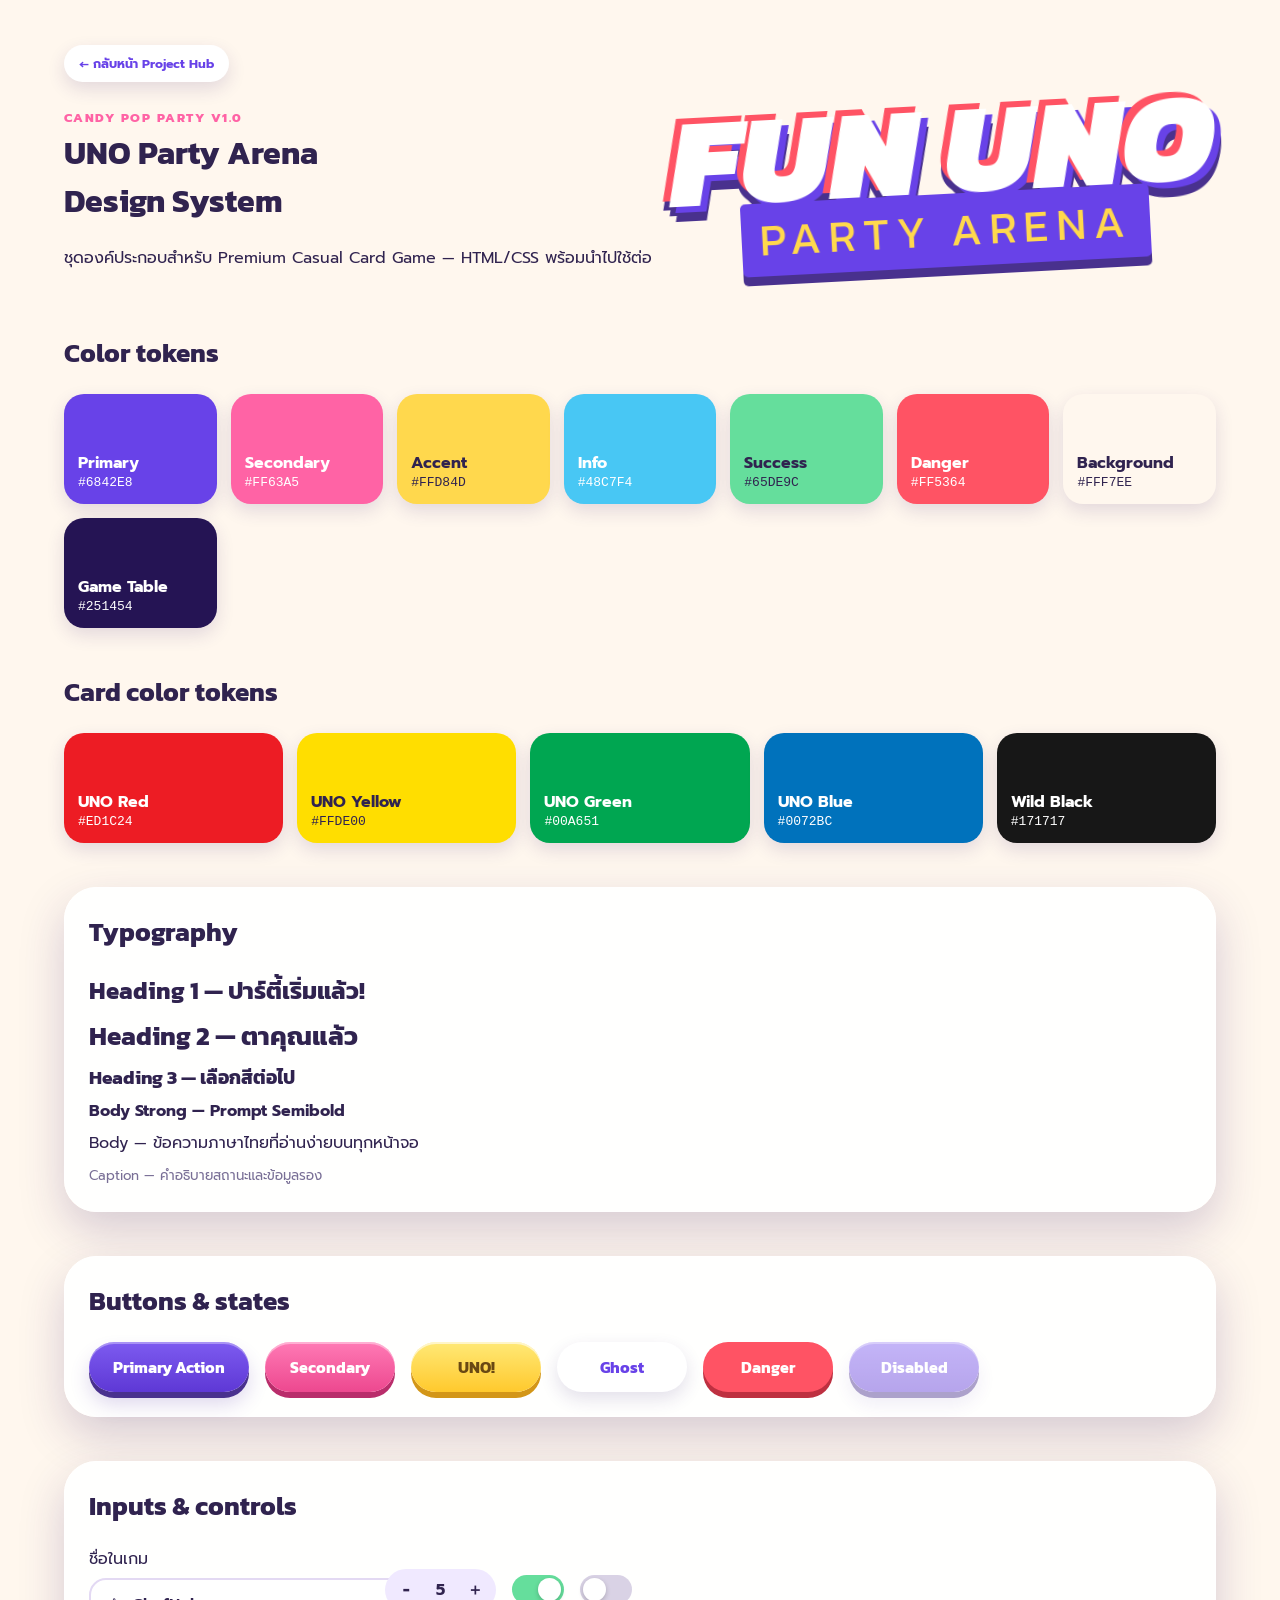
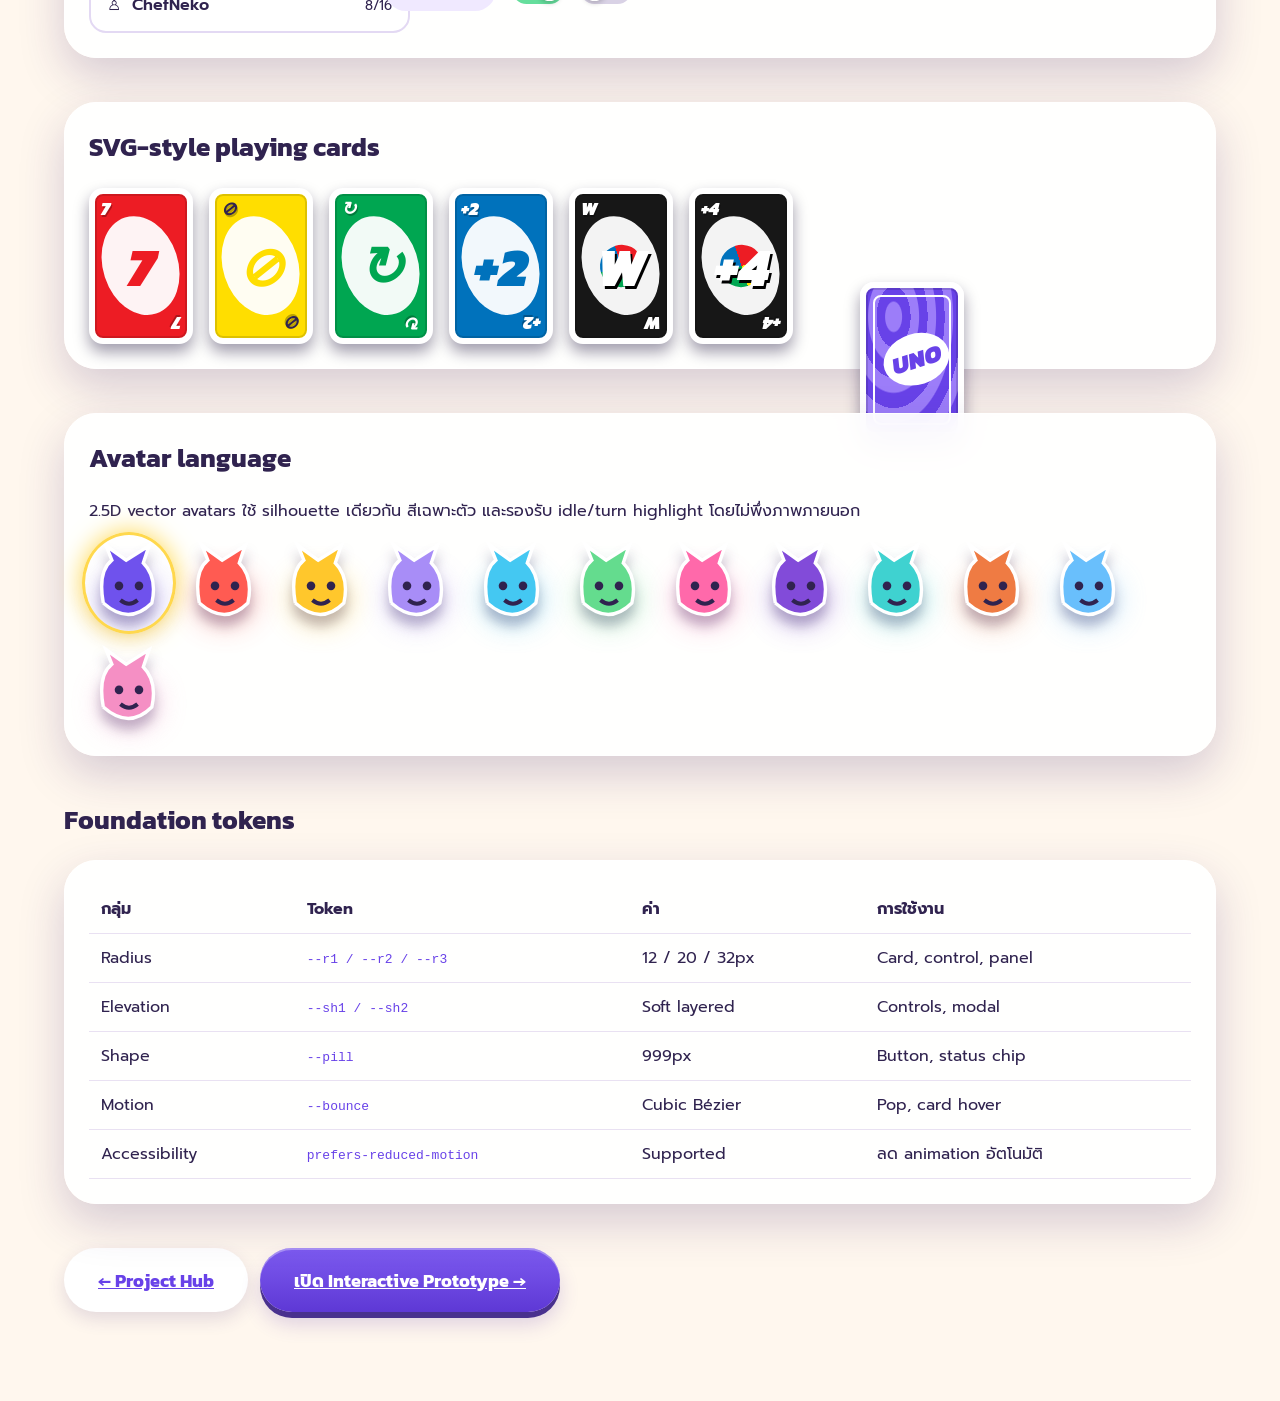
==== commit 43eb3d2d: "fix: edit bot" ====
--- a/design-system.html
+++ b/design-system.html
@@ -8,6 +8,7 @@
   </head>
   <body>
     <main class="design-page">
+      <a class="design-hub-link" href="./index.html">← กลับหน้า Project Hub</a>
       <header class="design-head">
         <div>
           <span class="eyebrow">Candy Pop Party v1.0</span>
@@ -170,6 +171,7 @@
         </div>
       </section>
       <footer class="design-section">
+        <a class="btn white lg" href="./index.html">← Project Hub</a>
         <a class="btn lg" href="prototype.html">เปิด Interactive Prototype →</a>
       </footer>
     </main>
--- a/styles.css
+++ b/styles.css
@@ -17,7 +17,12 @@
 @media(max-width:600px){
   .app{background:#744bea}.topbar{position:absolute}.topbar .brand{display:none}.topbar .icon{background:#ffffff22;color:#fff;box-shadow:none;border:1px solid #ffffff55}.screen{padding:75px 18px 24px;background:radial-gradient(circle at 100% 28%,#dc5ec855 0 18%,transparent 18.2%),radial-gradient(circle at 0 78%,#43b7de33 0 22%,transparent 22.2%),linear-gradient(180deg,#9d75ff,#7045e8 55%,#5834d2);color:#fff;min-height:100svh}.screen.portrait{padding-top:76px}.home{padding-top:35px!important}.home .logo.big{margin:0 0 3px}.home .logo.big strong{font-size:2.1rem;text-shadow:-2px -2px var(--danger),2px 2px var(--p)}.home .logo.big span{font-size:.65rem;padding:2px 7px}.home .hero{width:100%;max-width:390px}.hero-actions{flex-direction:column;gap:12px;align-items:stretch}.hero-actions .btn{width:100%;min-height:62px}.home .mock-note{margin-top:34px}.float-shape{display:none}.back{top:25px;left:18px;width:46px;height:46px;border-radius:50%;display:grid;place-items:center;background:#ffffff1c;color:#fff;border:2px solid #ffffffaa;box-shadow:0 4px 0 #4d2daf;font-size:0}.back:first-letter{font-size:1.4rem}.title{color:#fff;text-align:left;padding-left:58px}.title h1{font-size:2rem;margin:3px 0}.title p{color:#ffffffbb}.title .eyebrow{color:#ffffffbb}.avatar-stage{height:220px}.avatar-stage:before{width:205px;height:205px}.avatar-stage .avatar.xl{width:145px;height:160px}.avatar-stage h2{color:var(--p)}.field{color:var(--text)}.avatar-grid{background:#fff;border-radius:28px 28px 0 0;margin:12px -2px 0;padding:20px 16px 8px;grid-template-columns:repeat(6,1fr);gap:7px}.avatar-grid button{height:54px;background:var(--sp);box-shadow:none;border-radius:50%;padding:0}.avatar-grid .avatar{width:44px;height:48px}.portrait>.field{background:#fff;margin:0 -2px;padding:16px 16px 8px}.footer-actions{background:#fff;margin:0 -2px;padding:10px 16px 18px;border-radius:0 0 28px 28px}.footer-actions .btn{width:100%}.footer-actions .btn.white{display:none}.mobile-title{padding-left:58px}.create-table-visual{margin-top:8px}.form-card{margin:0;padding:18px;border-radius:28px;color:var(--text)}.form-card .btn{margin-top:15px;width:100%}.row{min-height:64px}.lobby{padding-top:76px}.lobby-head{margin:0 0 12px;padding-left:58px}.lobby-head h1{font-size:2rem;color:#fff;margin:2px 0}.lobby-head .eyebrow,.lobby-head p{color:#ffffffc4}.lobby-head .btn{position:absolute;right:16px;top:22px;width:auto;min-height:42px;font-size:.72rem}.lobby-table{height:330px;border-radius:0;background:transparent;box-shadow:none;border:0;padding:10px}.lobby-table:before{display:block;inset:85px 12% 50px;background:#55d3a2;border:7px solid #fff;box-shadow:0 12px 0 #dcd5ef,0 20px 35px #43228d55}.table-center-label{display:block;z-index:1}.table-center-label .logo{opacity:.14}.seats{display:block}.seats .person{position:absolute;min-width:0;width:100px;display:grid;justify-items:center;background:transparent;box-shadow:none;color:#fff;padding:0}.seats .person .avatar{width:68px;height:74px;background:var(--p);border:4px solid #fff;border-radius:50%}.seats .person:nth-child(1){left:50%;top:0;transform:translateX(-50%)}.seats .person:nth-child(2){left:1%;top:118px}.seats .person:nth-child(3){right:1%;top:118px}.seats .person:nth-child(4){left:18%;bottom:0}.seats .person:nth-child(5){right:18%;bottom:0}.seats .person-info{text-align:center}.seats .person-info small{color:#fff}.seats .person-actions{display:none}.spectator{background:#fff;color:var(--text);border-radius:25px;padding:14px;margin-top:8px}.spectator-list{padding-bottom:0}.spectator-list .person{min-width:180px;background:var(--sp);box-shadow:none}.spectator header .btn{font-size:.7rem;min-height:38px;padding:0 12px}.lobby-foot{color:#fff;display:grid;grid-template-columns:1fr 1.5fr;gap:9px}.lobby-foot>span{background:#36d4a2;border-radius:18px;padding:10px;font-weight:700;color:#17664d}.lobby-foot .btn{width:100%;min-height:60px;background:linear-gradient(#ffd85d,#ffbd32);color:#694813;box-shadow:0 6px 0 #d58b14}.join-box{width:100%;background:#fff;color:var(--text);border-radius:30px;padding:28px 18px}.join-box .title{padding:0;text-align:center;color:var(--text)}.join-box .title p{color:var(--muted)}.game{padding:0!important;background:linear-gradient(#8f63f4,#5d36d7)!important}.game:after{display:none!important}.game-hud{top:10px}.game-hud .logo strong{font-size:1.55rem}.table{inset:15% 3% 24%;border-radius:50%;background:#fff;box-shadow:0 15px 0 #d9d2e9,0 24px 34px #32158455}.felt{inset:2.5%;background:#56d3a3;box-shadow:inset 0 0 0 3px #ffffff55}.opponent .avatar{width:51px;height:56px}.op-label{font-size:.56rem;background:#fff;color:var(--text)}.center-piles{gap:10px}.pile .card{width:64px}.color-now{top:73%}.local-dock{height:26%;background:linear-gradient(transparent,#5630c8 50%,#3c229c)}.local-user{bottom:92px}.hand{height:130px;max-width:96vw;overflow:visible}.hand .card{width:67px;margin-left:-27px}.game-actions{bottom:83px}.game-actions .btn{min-width:75px;padding:0 9px}.game-actions .btn.secondary{font-size:0;width:55px;min-width:55px}.game-actions .btn.secondary:after{content:'＋';font-size:1.5rem}.result{background:linear-gradient(#9d75ff,#7045e8)!important}.result section{background:#fff;color:var(--text);border-radius:30px;padding:25px 16px;width:100%}.result .eyebrow{margin-top:15px;display:block}.result h1{font-size:2.5rem}
 }
+.winner-burst{position:fixed;z-index:410;left:50%;top:44%;transform:translate(-50%,-50%);min-width:280px;padding:24px 30px;border:4px solid #fff;border-radius:30px;text-align:center;color:var(--text);background:linear-gradient(145deg,#fff8b9,#ffd84d);box-shadow:0 12px 0 #d09516,0 24px 60px #17083c99;animation:pop .35s var(--bounce)}.winner-burst small,.winner-burst strong,.winner-burst span{display:block}.winner-burst small{font-weight:700;color:#96690b}.winner-burst strong{font:900 2.2rem Kanit;color:var(--p)}.winner-burst span{font-weight:700}
+.uno-status{position:absolute;z-index:8;right:-28px;top:-6px;padding:5px 9px;border:3px solid #fff;border-radius:999px;color:#fff;background:var(--danger);box-shadow:0 4px 0 #b82d40,0 7px 15px #200c3f55;font:900 .78rem Kanit;transform:rotate(8deg);animation:pulse 1s infinite}.local-uno-status{position:absolute;left:72px;bottom:68px;white-space:nowrap;padding:5px 10px;border:2px solid #fff;border-radius:999px;font:800 .7rem Kanit;box-shadow:0 4px 0 #32167855}.local-uno-status.pending{color:var(--text);background:var(--a);animation:pulse .8s infinite}.local-uno-status.declared{color:#fff;background:var(--danger)}
+.local-dock .game-actions{left:50%;right:auto;bottom:178px;transform:translateX(-50%);display:flex;gap:9px;width:auto}.local-dock .game-actions .btn{min-width:105px;width:auto;max-width:none}
+@media(max-width:600px){.local-dock .game-actions{left:50%!important;right:auto!important;bottom:137px!important;transform:translateX(-50%);width:auto!important;display:flex;gap:8px;z-index:35}.local-dock .game-actions .btn{width:auto!important;max-width:none!important;min-width:90px!important;padding:0 13px;font-size:.78rem!important}.local-dock .game-actions .btn.secondary:after{display:none}.winner-burst{top:40%;min-width:250px}}
 .hero-cast .avatar{display:grid!important}
+.hub-home-link{display:inline-flex;margin-top:16px;padding:8px 14px;border:1px solid #ffffff44;border-radius:999px;color:#ffffffc9;background:#ffffff10;text-decoration:none;font-size:.72rem;transition:.18s}.hub-home-link:hover{color:#fff;background:#ffffff22;transform:translateY(-2px)}.design-hub-link{display:inline-flex;margin-bottom:20px;padding:9px 15px;border-radius:999px;color:var(--p);background:#fff;box-shadow:var(--sh1);text-decoration:none;font-weight:700;font-size:.78rem}.design-page footer{display:flex;gap:12px;flex-wrap:wrap}
 @media(max-width:600px){
   html,body,.app{width:100%;max-width:100%;overflow-x:hidden}.topbar{display:none}.screen{width:100vw;max-width:100vw}
   .back:after{content:'‹';font-size:2rem;line-height:1}
@@ -25,4 +30,6 @@
   .lobby-head .btn{width:126px!important;max-width:126px;overflow:hidden;white-space:nowrap}.lobby-table{width:100%}
   .opponent{width:76px}.op-label{display:block;max-width:76px;overflow:hidden;text-overflow:ellipsis;text-align:center}
   .game-actions{right:12px!important;width:78px!important;z-index:35}.game-actions .btn{width:78px!important;max-width:78px!important}
+  .hub-home-link{margin-top:12px}.design-hub-link{margin-bottom:14px}
 }
+@media(max-width:600px){.local-dock .game-actions{left:50%!important;right:auto!important;bottom:137px!important;transform:translateX(-50%);width:auto!important;display:flex;gap:8px;z-index:35}.local-dock .game-actions .btn{width:auto!important;max-width:none!important;min-width:90px!important;padding:0 13px;font-size:.78rem!important}.local-dock .game-actions .btn.secondary:after{display:none}}
